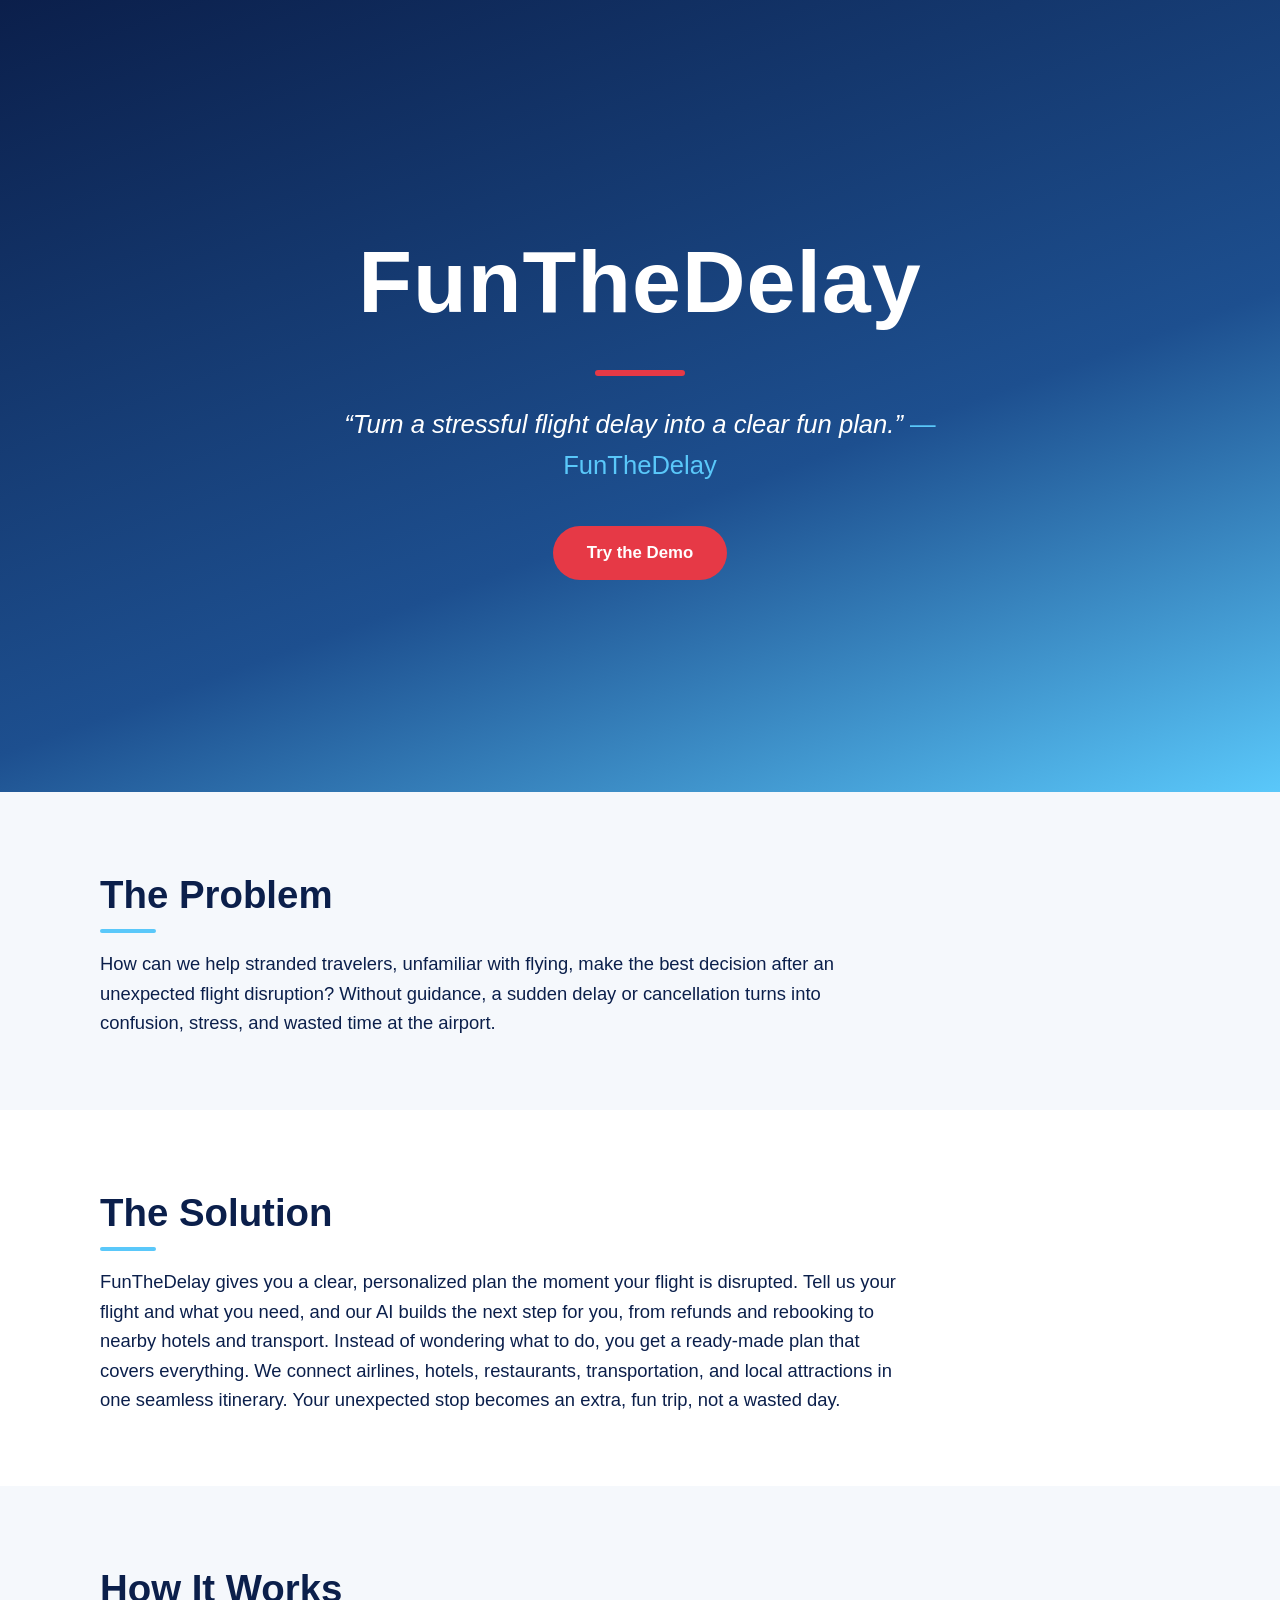
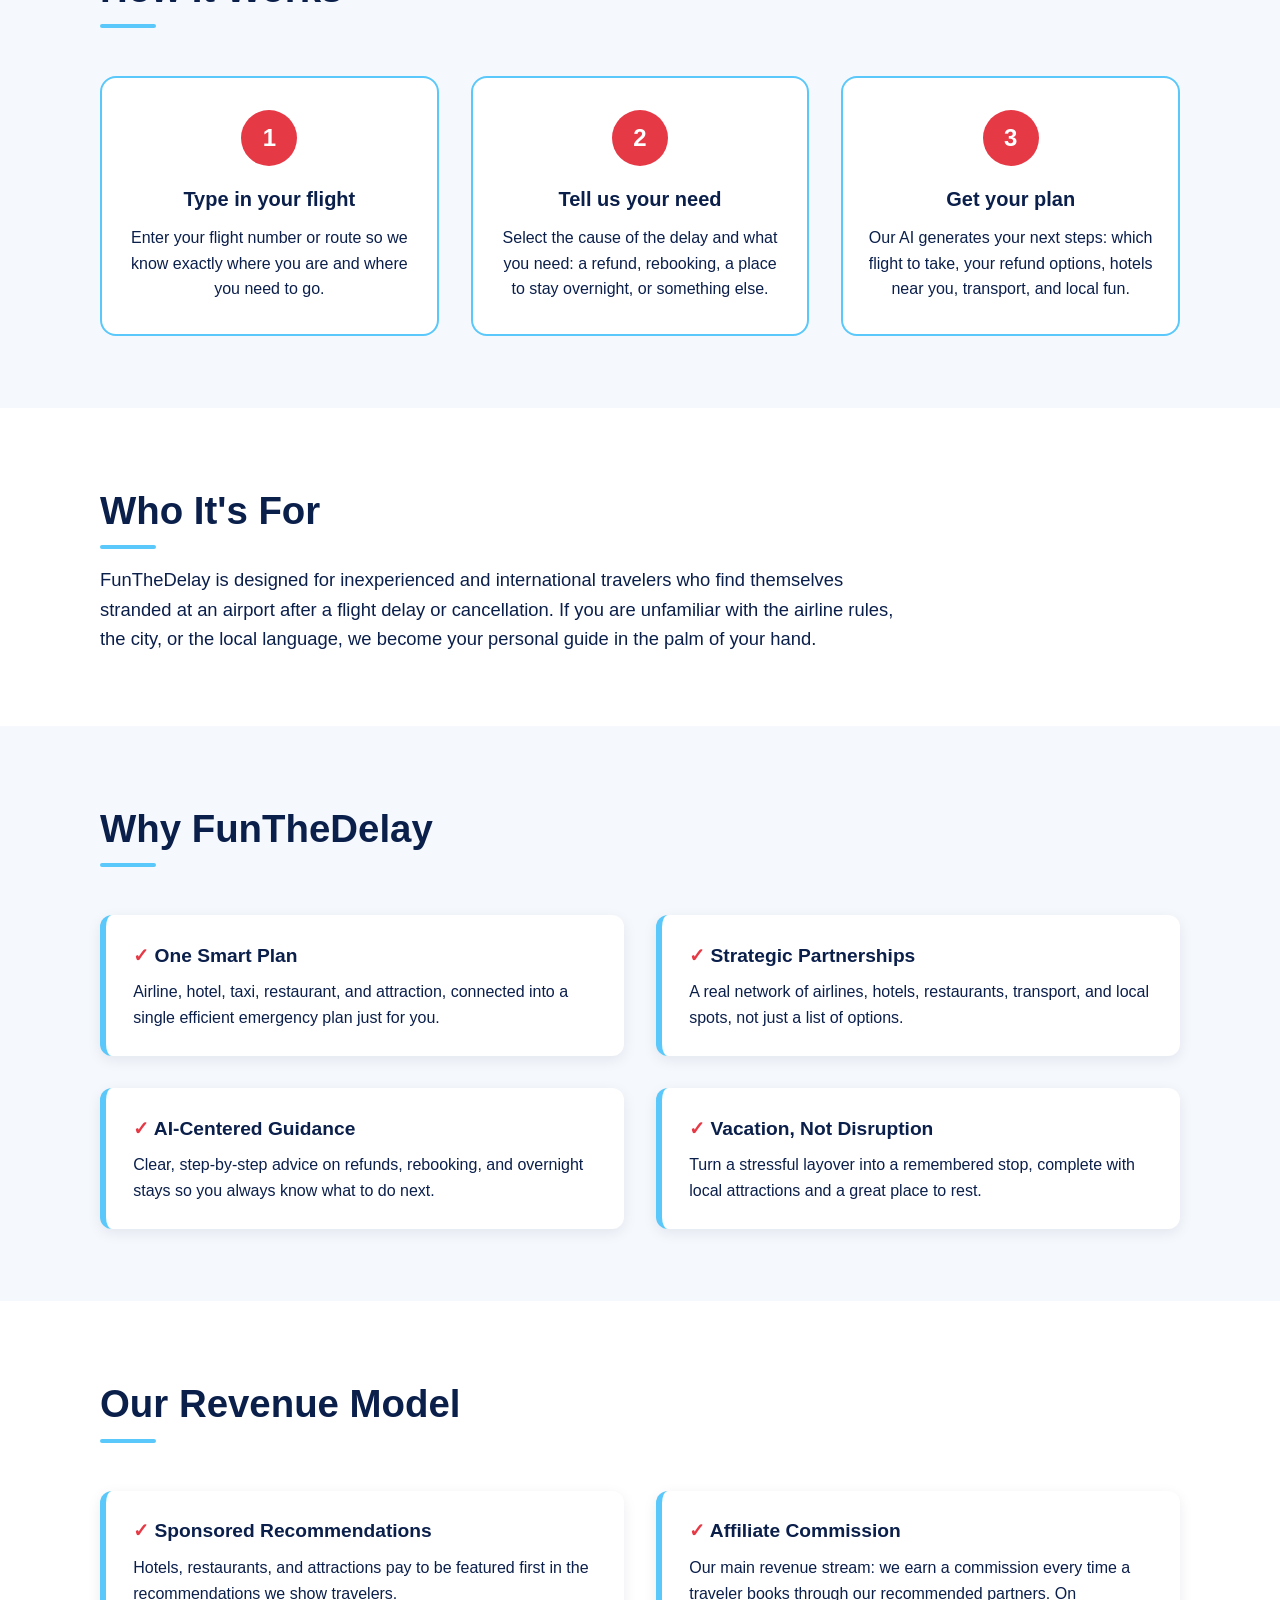
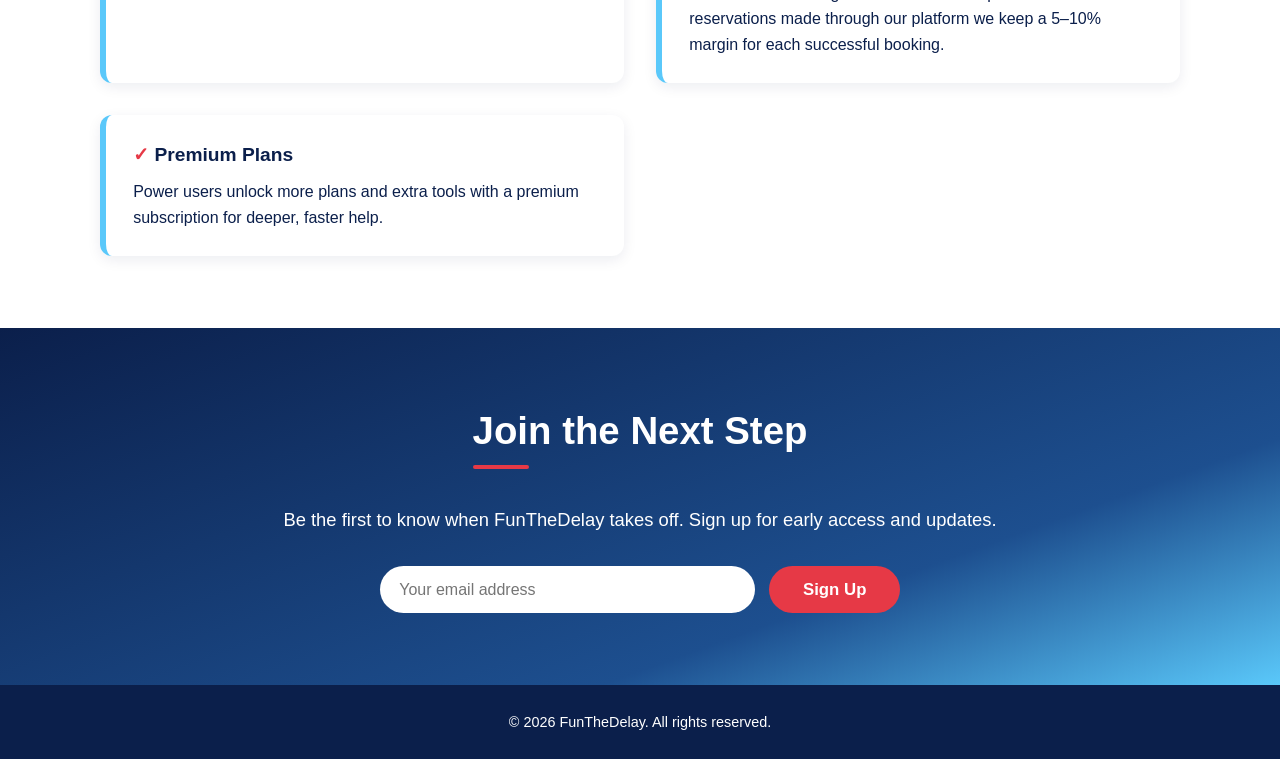
==== index.html @ 739a7cfb "Add FunTheDelay landing page and MVP demo" ====
<!DOCTYPE html>
<html lang="en">
<head>
  <meta charset="UTF-8">
  <meta name="viewport" content="width=device-width, initial-scale=1.0">
  <title>FunTheDelay</title>
  <link rel="stylesheet" href="styles.css">
</head>
<body>

  <!-- Hero -->
  <header class="hero">
    <div class="hero-inner">
      <h1 class="logo">FunTheDelay</h1>
      <p class="tagline">&ldquo;Turn a stressful flight delay into a clear fun plan.&rdquo; <span class="tagline-author">&mdash;FunTheDelay</span></p>
      <div class="hero-actions">
        <a href="demo.html" class="btn btn-red">Try the Demo</a>
      </div>
    </div>
  </header>

  <!-- Problem -->
  <section class="section" id="problem">
    <div class="container">
      <h2 class="section-title">The Problem</h2>
      <p class="problem-text">
        How can we help stranded travelers, unfamiliar with flying, make the best decision after an unexpected flight disruption?
        Without guidance, a sudden delay or cancellation turns into confusion, stress, and wasted time at the airport.
      </p>
    </div>
  </section>

  <!-- Solution -->
  <section class="section section-alt" id="solution">
    <div class="container">
      <h2 class="section-title">The Solution</h2>
      <p class="solution-text">
        FunTheDelay gives you a clear, personalized plan the moment your flight is disrupted.
        Tell us your flight and what you need, and our AI builds the next step for you, from refunds and rebooking to nearby hotels and transport.
        Instead of wondering what to do, you get a ready-made plan that covers everything.
        We connect airlines, hotels, restaurants, transportation, and local attractions in one seamless itinerary.
        Your unexpected stop becomes an extra, fun trip, not a wasted day.
      </p>
    </div>
  </section>

  <!-- How it works -->
  <section class="section" id="how-it-works">
    <div class="container">
      <h2 class="section-title">How It Works</h2>
      <div class="steps">
        <div class="step">
          <span class="step-number">1</span>
          <h3>Type in your flight</h3>
          <p>Enter your flight number or route so we know exactly where you are and where you need to go.</p>
        </div>
        <div class="step">
          <span class="step-number">2</span>
          <h3>Tell us your need</h3>
          <p>Select the cause of the delay and what you need: a refund, rebooking, a place to stay overnight, or something else.</p>
        </div>
        <div class="step">
          <span class="step-number">3</span>
          <h3>Get your plan</h3>
          <p>Our AI generates your next steps: which flight to take, your refund options, hotels near you, transport, and local fun.</p>
        </div>
      </div>
    </div>
  </section>

  <!-- Target user -->
  <section class="section section-alt" id="target-user">
    <div class="container">
      <h2 class="section-title">Who It's For</h2>
      <p class="target-text">
        FunTheDelay is designed for inexperienced and international travelers who find themselves stranded at an airport after a flight delay or cancellation.
        If you are unfamiliar with the airline rules, the city, or the local language, we become your personal guide in the palm of your hand.
      </p>
    </div>
  </section>

  <!-- Features / Advantage -->
  <section class="section" id="features">
    <div class="container">
      <h2 class="section-title">Why FunTheDelay</h2>
      <div class="features">
        <div class="feature">
          <h3>One Smart Plan</h3>
          <p>Airline, hotel, taxi, restaurant, and attraction, connected into a single efficient emergency plan just for you.</p>
        </div>
        <div class="feature">
          <h3>Strategic Partnerships</h3>
          <p>A real network of airlines, hotels, restaurants, transport, and local spots, not just a list of options.</p>
        </div>
        <div class="feature">
          <h3>AI-Centered Guidance</h3>
          <p>Clear, step-by-step advice on refunds, rebooking, and overnight stays so you always know what to do next.</p>
        </div>
        <div class="feature">
          <h3>Vacation, Not Disruption</h3>
          <p>Turn a stressful layover into a remembered stop, complete with local attractions and a great place to rest.</p>
        </div>
      </div>
    </div>
  </section>

  <!-- Business model / Profit -->
  <section class="section section-alt" id="profit">
    <div class="container">
      <h2 class="section-title">Our Revenue Model</h2>
      <div class="features">
        <div class="feature">
          <h3>Sponsored Recommendations</h3>
          <p>Hotels, restaurants, and attractions pay to be featured first in the recommendations we show travelers.</p>
        </div>
        <div class="feature">
          <h3>Affiliate Commission</h3>
          <p>Our main revenue stream: we earn a commission every time a traveler books through our recommended partners. On reservations made through our platform we keep a 5&ndash;10% margin for each successful booking.</p>
        </div>
        <div class="feature">
          <h3>Premium Plans</h3>
          <p>Power users unlock more plans and extra tools with a premium subscription for deeper, faster help.</p>
        </div>
      </div>
    </div>
  </section>

  <!-- Sign up -->
  <section class="section section-signup" id="signup">
    <div class="container">
      <h2 class="section-title signup-title">Join the Next Step</h2>
      <p class="signup-text">Be the first to know when FunTheDelay takes off. Sign up for early access and updates.</p>
      <form class="signup-form" action="#" method="post">
        <input type="email" name="email" placeholder="Your email address" aria-label="Email address" required>
        <button type="submit" class="btn btn-red">Sign Up</button>
      </form>
    </div>
  </section>

  <footer class="footer">
    <p>&copy; 2026 FunTheDelay. All rights reserved.</p>
  </footer>

</body>
</html>
---- styles.css ----
:root {
  --dark-blue: #0b1f4b;
  --red: #e63946;
  --sky-blue: #5ac8fa;
  --light: #f5f8fc;
  --white: #ffffff;
}

* {
  margin: 0;
  padding: 0;
  box-sizing: border-box;
}

html {
  scroll-behavior: smooth;
}

body {
  font-family: "Segoe UI", Arial, Helvetica, sans-serif;
  color: var(--dark-blue);
  line-height: 1.6;
  background-color: var(--light);
}

/* ---------- Hero ---------- */
.hero {
  min-height: 88vh;
  display: flex;
  align-items: center;
  justify-content: center;
  text-align: center;
  padding: 4rem 1.5rem;
  background: linear-gradient(160deg, var(--dark-blue) 0%, #1d4f8f 60%, var(--sky-blue) 100%);
}

.hero-inner {
  max-width: 800px;
}

.logo {
  font-size: clamp(3rem, 8vw, 5.5rem);
  color: var(--white);
  letter-spacing: 1px;
  margin-bottom: 1.25rem;
}

.logo::after {
  content: "";
  display: block;
  width: 90px;
  height: 6px;
  margin: 1.1rem auto 0;
  border-radius: 3px;
  background: var(--red);
}

.tagline {
  font-size: clamp(1.15rem, 2.5vw, 1.6rem);
  color: var(--white);
  max-width: 640px;
  margin: 1.75rem auto 2.5rem;
  font-style: italic;
}

.tagline-author {
  color: var(--sky-blue);
  font-style: normal;
}

/* ---------- Buttons ---------- */
.btn {
  display: inline-block;
  padding: 0.85rem 2.1rem;
  border-radius: 999px;
  font-size: 1.05rem;
  font-weight: 600;
  text-decoration: none;
  border: none;
  cursor: pointer;
  transition: transform 0.15s ease, background-color 0.15s ease;
}

.btn:hover {
  transform: translateY(-2px);
}

.btn-red {
  background: var(--red);
  color: var(--white);
}

.btn-red:hover {
  background: #c02431;
}

.btn-outline {
  background: transparent;
  color: var(--white);
  border: 2px solid var(--sky-blue);
}

.btn-outline:hover {
  background: rgba(255, 255, 255, 0.12);
}

.hero-actions {
  display: flex;
  flex-wrap: wrap;
  justify-content: center;
  gap: 1rem;
}

/* ---------- Sections ---------- */
.section {
  padding: 4.5rem 1.5rem;
}

.section-alt {
  background: var(--white);
}

.container {
  max-width: 1080px;
  margin: 0 auto;
}

.section-title {
  font-size: clamp(1.7rem, 4vw, 2.4rem);
  color: var(--dark-blue);
  margin-bottom: 1.5rem;
  position: relative;
  display: inline-block;
}

.section-title::after {
  content: "";
  position: absolute;
  left: 0;
  bottom: -8px;
  width: 56px;
  height: 4px;
  border-radius: 2px;
  background: var(--sky-blue);
}

.problem-text,
.solution-text,
.target-text,
.signup-text {
  font-size: 1.15rem;
  max-width: 800px;
}

.problem-text strong,
.solution-text strong,
.target-text strong {
  color: var(--red);
}

/* ---------- Steps ---------- */
.steps {
  display: grid;
  grid-template-columns: repeat(3, 1fr);
  gap: 2rem;
  margin-top: 2rem;
}

.step {
  background: var(--white);
  border: 2px solid var(--sky-blue);
  border-radius: 16px;
  padding: 2rem 1.5rem;
  text-align: center;
}

.step-number {
  display: inline-flex;
  align-items: center;
  justify-content: center;
  width: 56px;
  height: 56px;
  border-radius: 50%;
  background: var(--red);
  color: var(--white);
  font-size: 1.5rem;
  font-weight: 700;
  margin-bottom: 1.1rem;
}

.step h3 {
  color: var(--dark-blue);
  margin-bottom: 0.6rem;
  font-size: 1.25rem;
}

/* ---------- Features ---------- */
.features {
  display: grid;
  grid-template-columns: repeat(2, 1fr);
  gap: 2rem;
  margin-top: 2rem;
}

.feature {
  border-left: 6px solid var(--sky-blue);
  background: var(--white);
  padding: 1.6rem 1.7rem;
  border-radius: 12px;
  box-shadow: 0 4px 14px rgba(11, 31, 75, 0.08);
}

.feature h3 {
  color: var(--dark-blue);
  margin-bottom: 0.5rem;
  font-size: 1.2rem;
}

.feature h3::before {
  content: "✓ ";
  color: var(--red);
}

/* ---------- Sign up ---------- */
.section-signup {
  background: linear-gradient(160deg, var(--dark-blue) 0%, #1d4f8f 70%, var(--sky-blue) 100%);
  text-align: center;
}

.signup-title {
  color: var(--white);
}

.signup-title::after {
  background: var(--red);
}

.signup-text {
  color: var(--white);
  margin: 1.2rem auto 2rem;
}

.signup-form {
  display: flex;
  flex-wrap: wrap;
  justify-content: center;
  gap: 0.9rem;
  max-width: 520px;
  margin: 0 auto;
}

.signup-form input[type="email"] {
  flex: 1 1 260px;
  padding: 0.9rem 1.2rem;
  border: none;
  border-radius: 999px;
  font-size: 1rem;
  color: var(--dark-blue);
}

.signup-form input[type="email"]:focus {
  outline: 3px solid var(--sky-blue);
}

/* ---------- Footer ---------- */
.footer {
  text-align: center;
  padding: 1.6rem 1rem;
  background: var(--dark-blue);
  color: var(--white);
  font-size: 0.9rem;
}

/* ---------- Responsive ---------- */
@media (max-width: 860px) {
  .steps {
    grid-template-columns: 1fr;
    max-width: 480px;
    margin-left: auto;
    margin-right: auto;
  }
}

@media (max-width: 700px) {
  .features {
    grid-template-columns: 1fr;
  }

  .hero {
    min-height: 80vh;
  }
}
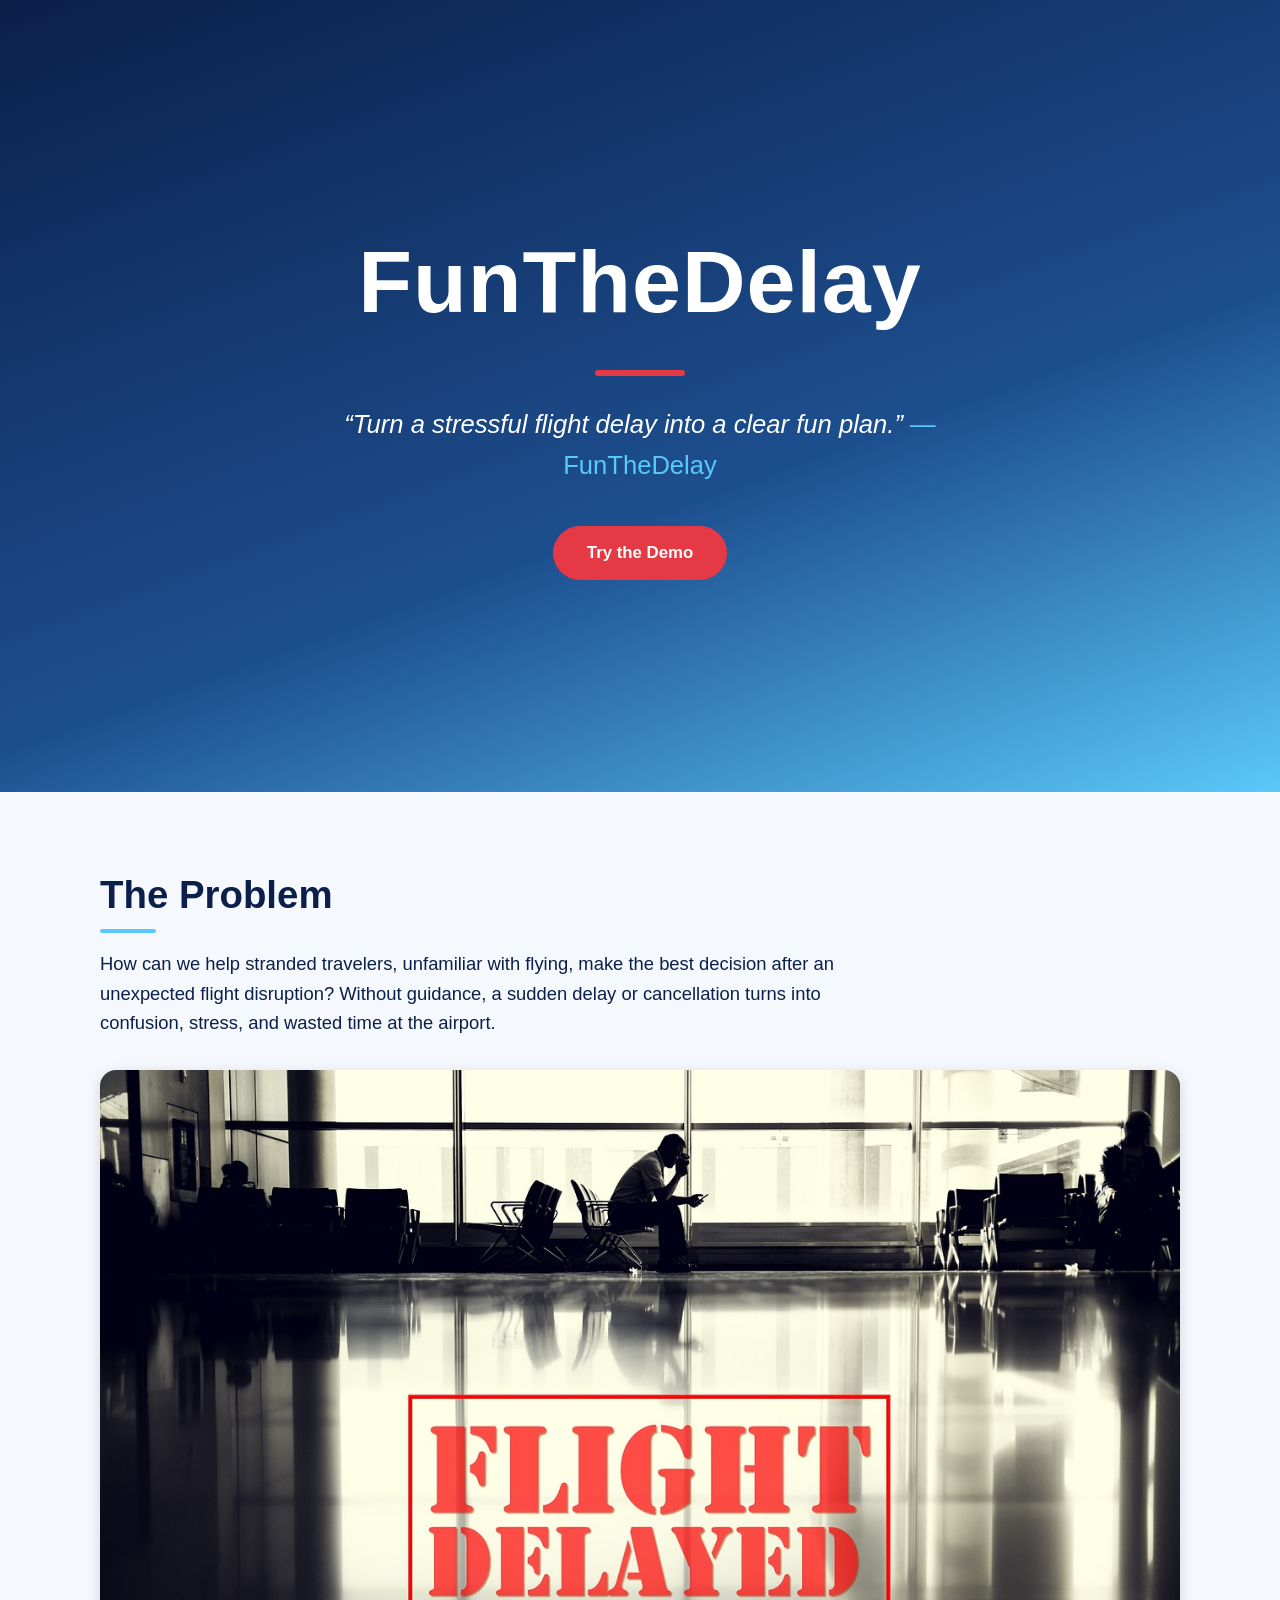
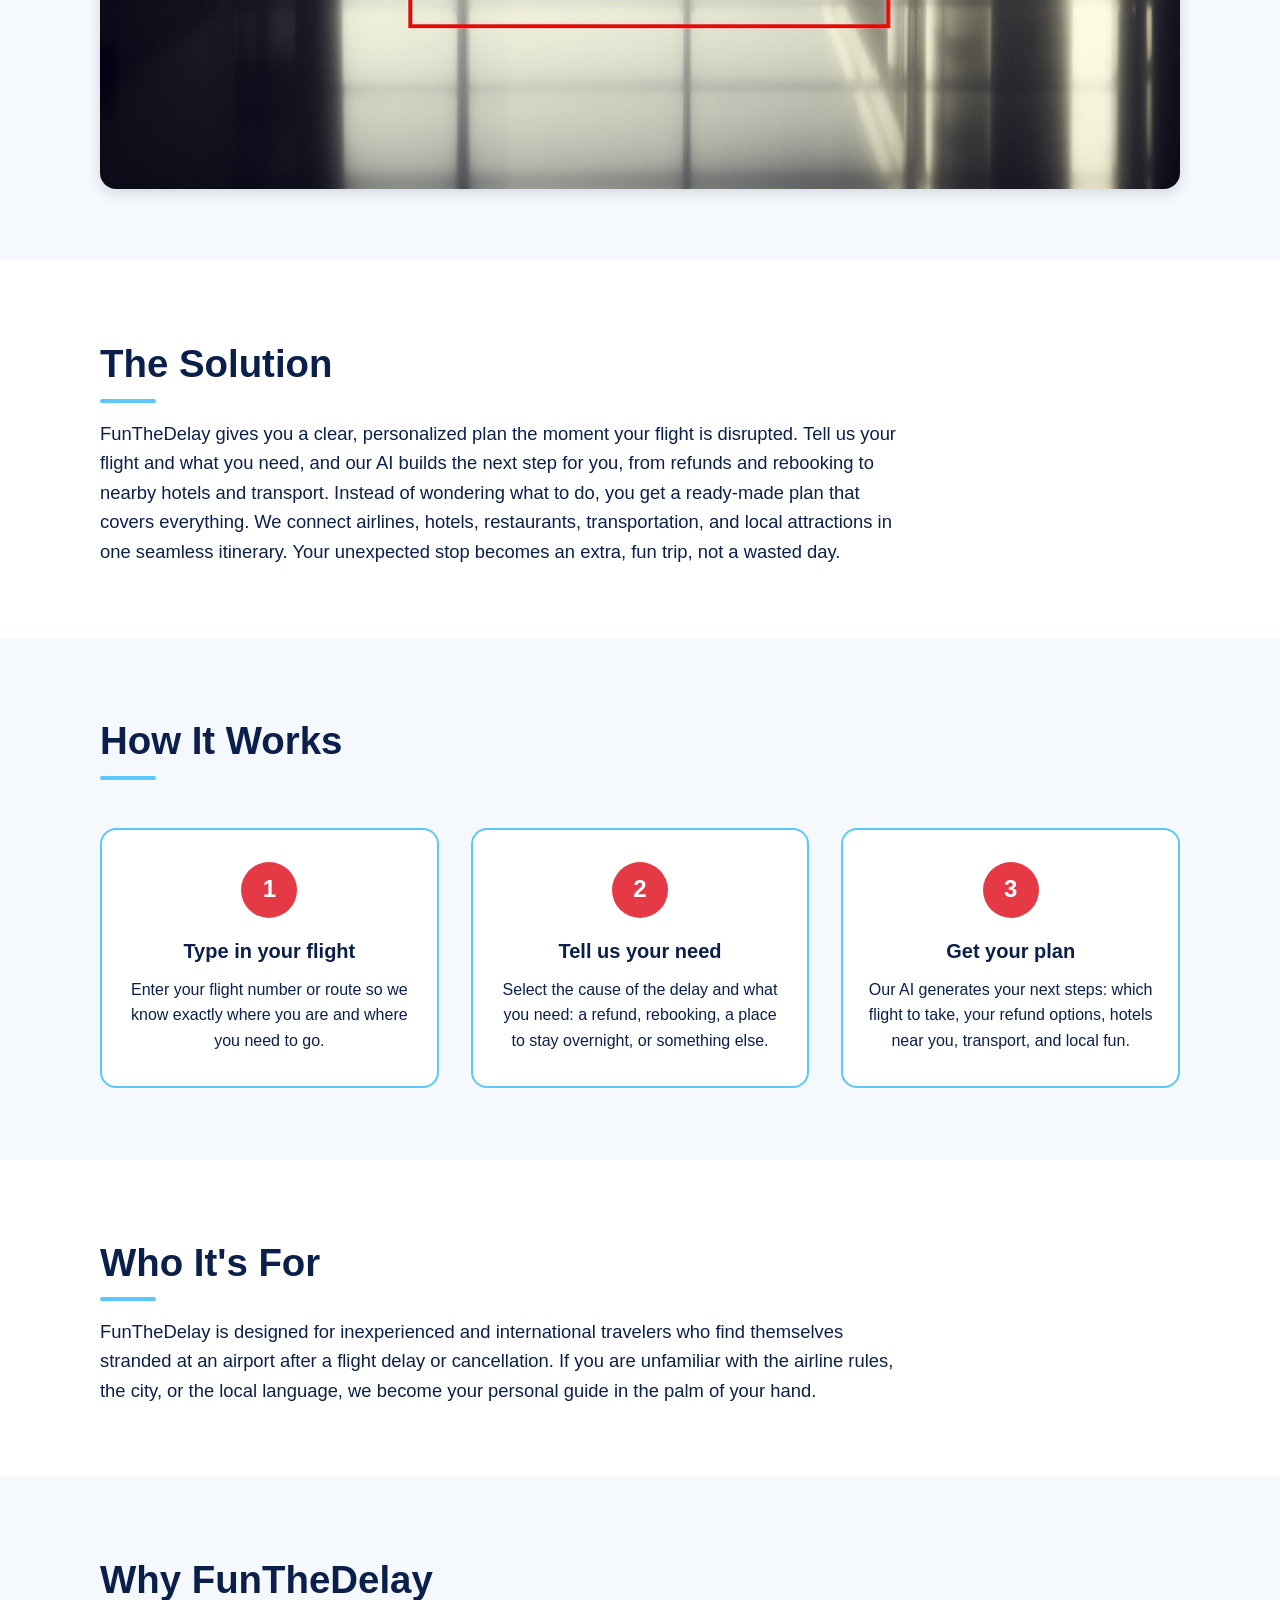
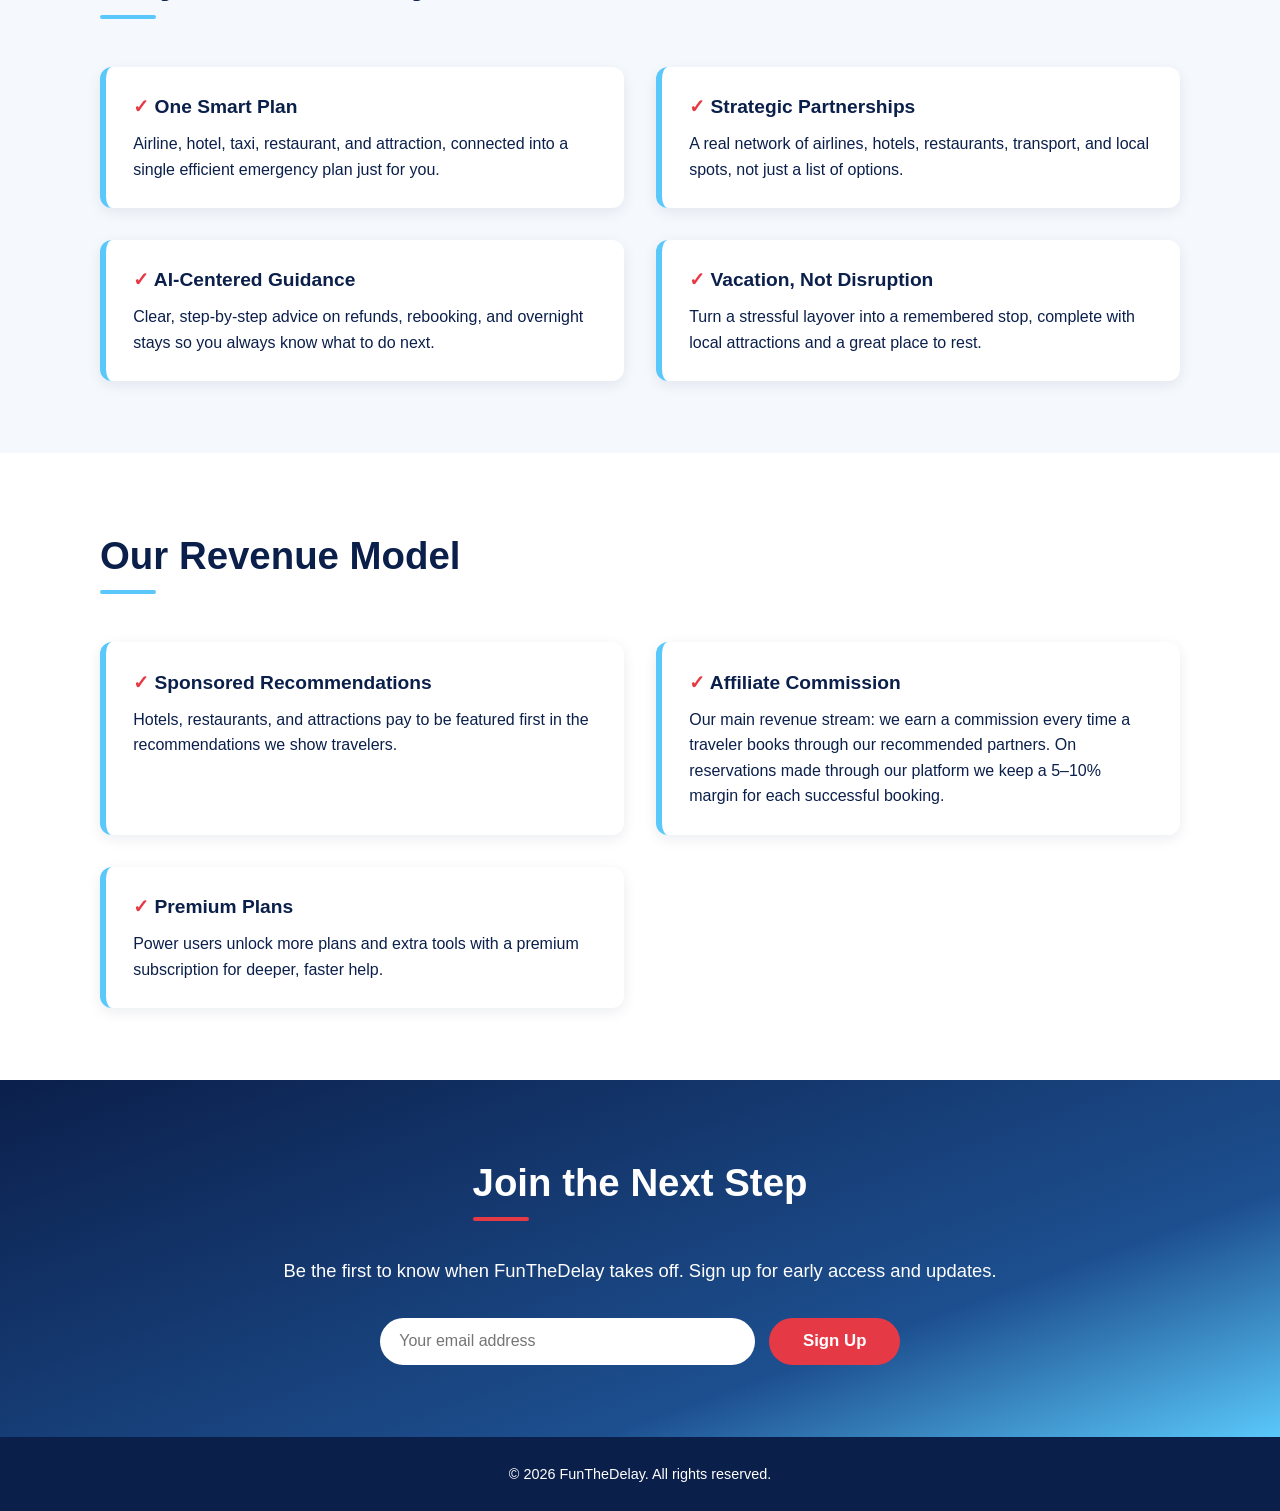
==== commit 729a76c5: "Add Delayed image to problem section" ====
--- a/index.html
+++ b/index.html
@@ -27,6 +27,7 @@
         How can we help stranded travelers, unfamiliar with flying, make the best decision after an unexpected flight disruption?
         Without guidance, a sudden delay or cancellation turns into confusion, stress, and wasted time at the airport.
       </p>
+      <img class="problem-image" src="Pictures/Delayed.jpg" alt="A stranded traveler waiting through a delayed flight">
     </div>
   </section>
 
--- a/styles.css
+++ b/styles.css
@@ -158,6 +158,15 @@
   color: var(--red);
 }
 
+.problem-image {
+  display: block;
+  max-width: 100%;
+  height: auto;
+  margin-top: 2rem;
+  border-radius: 16px;
+  box-shadow: 0 4px 14px rgba(11, 31, 75, 0.15);
+}
+
 /* ---------- Steps ---------- */
 .steps {
   display: grid;
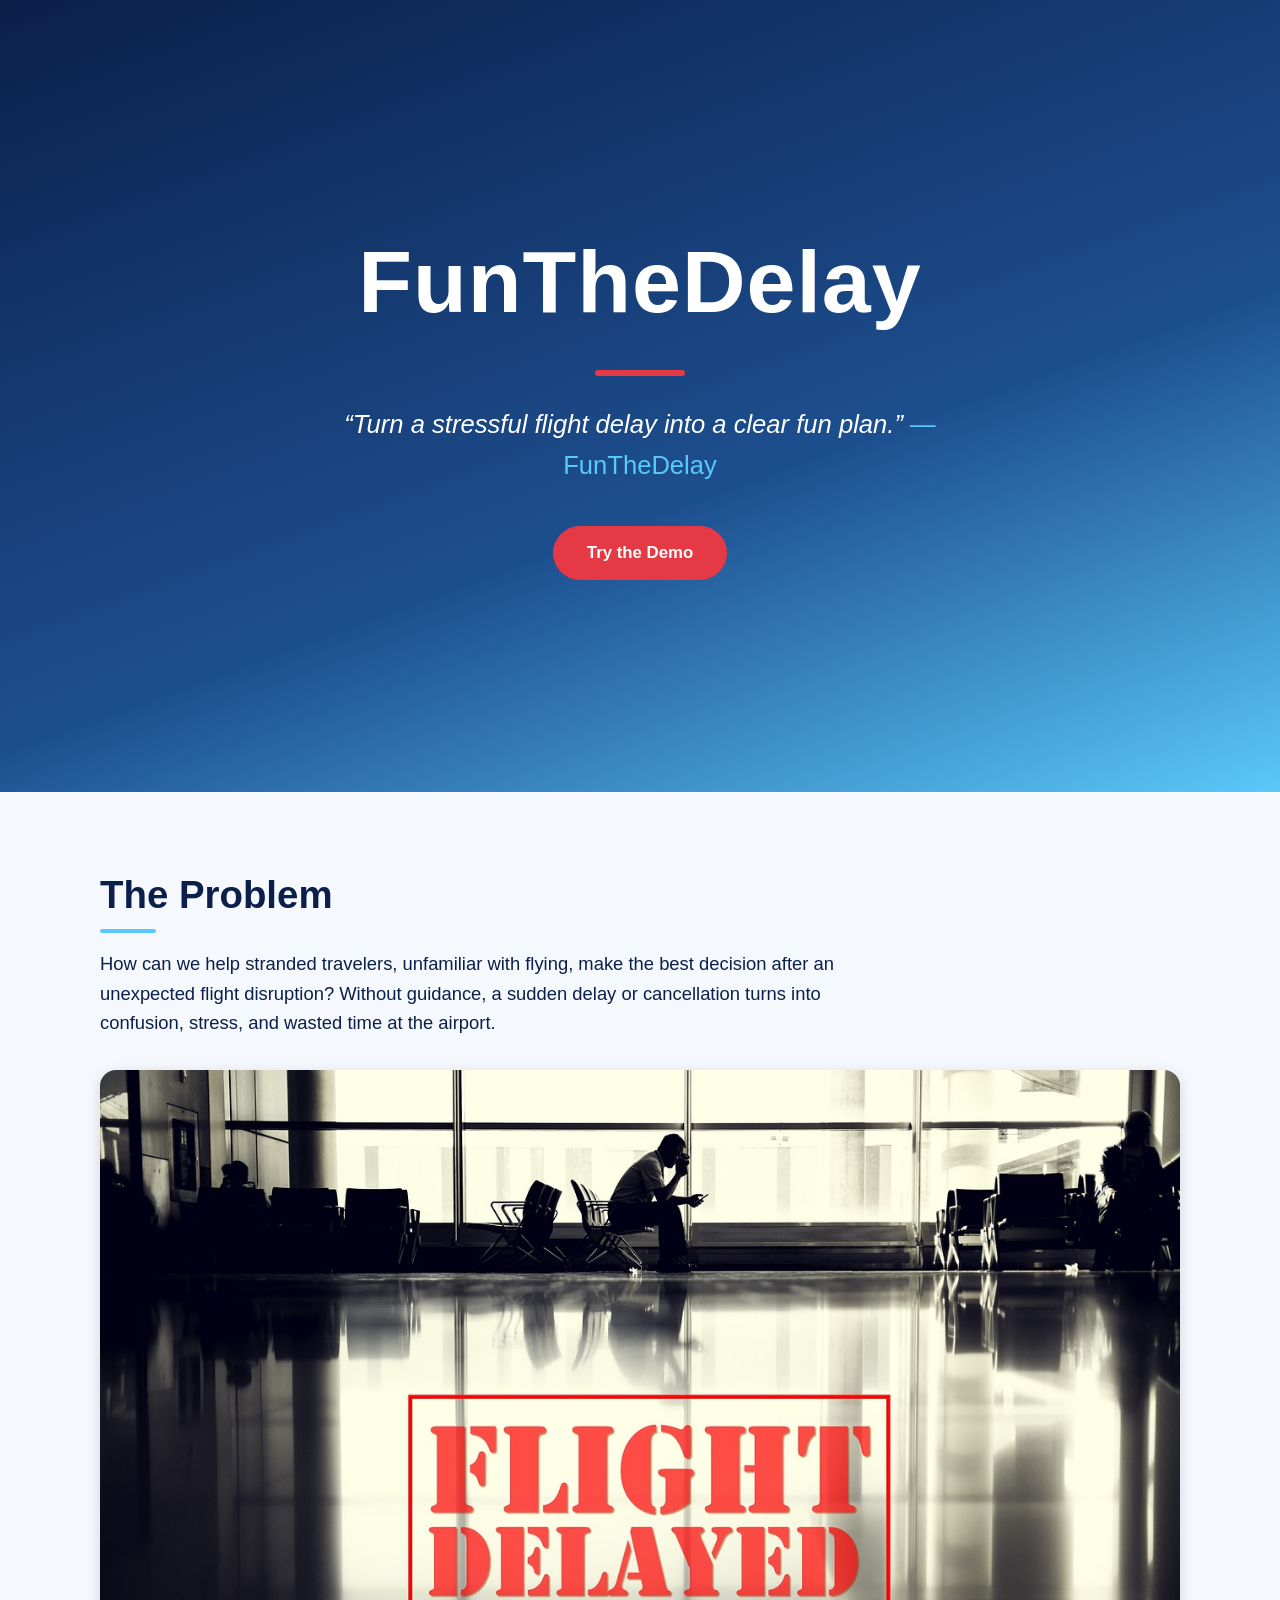
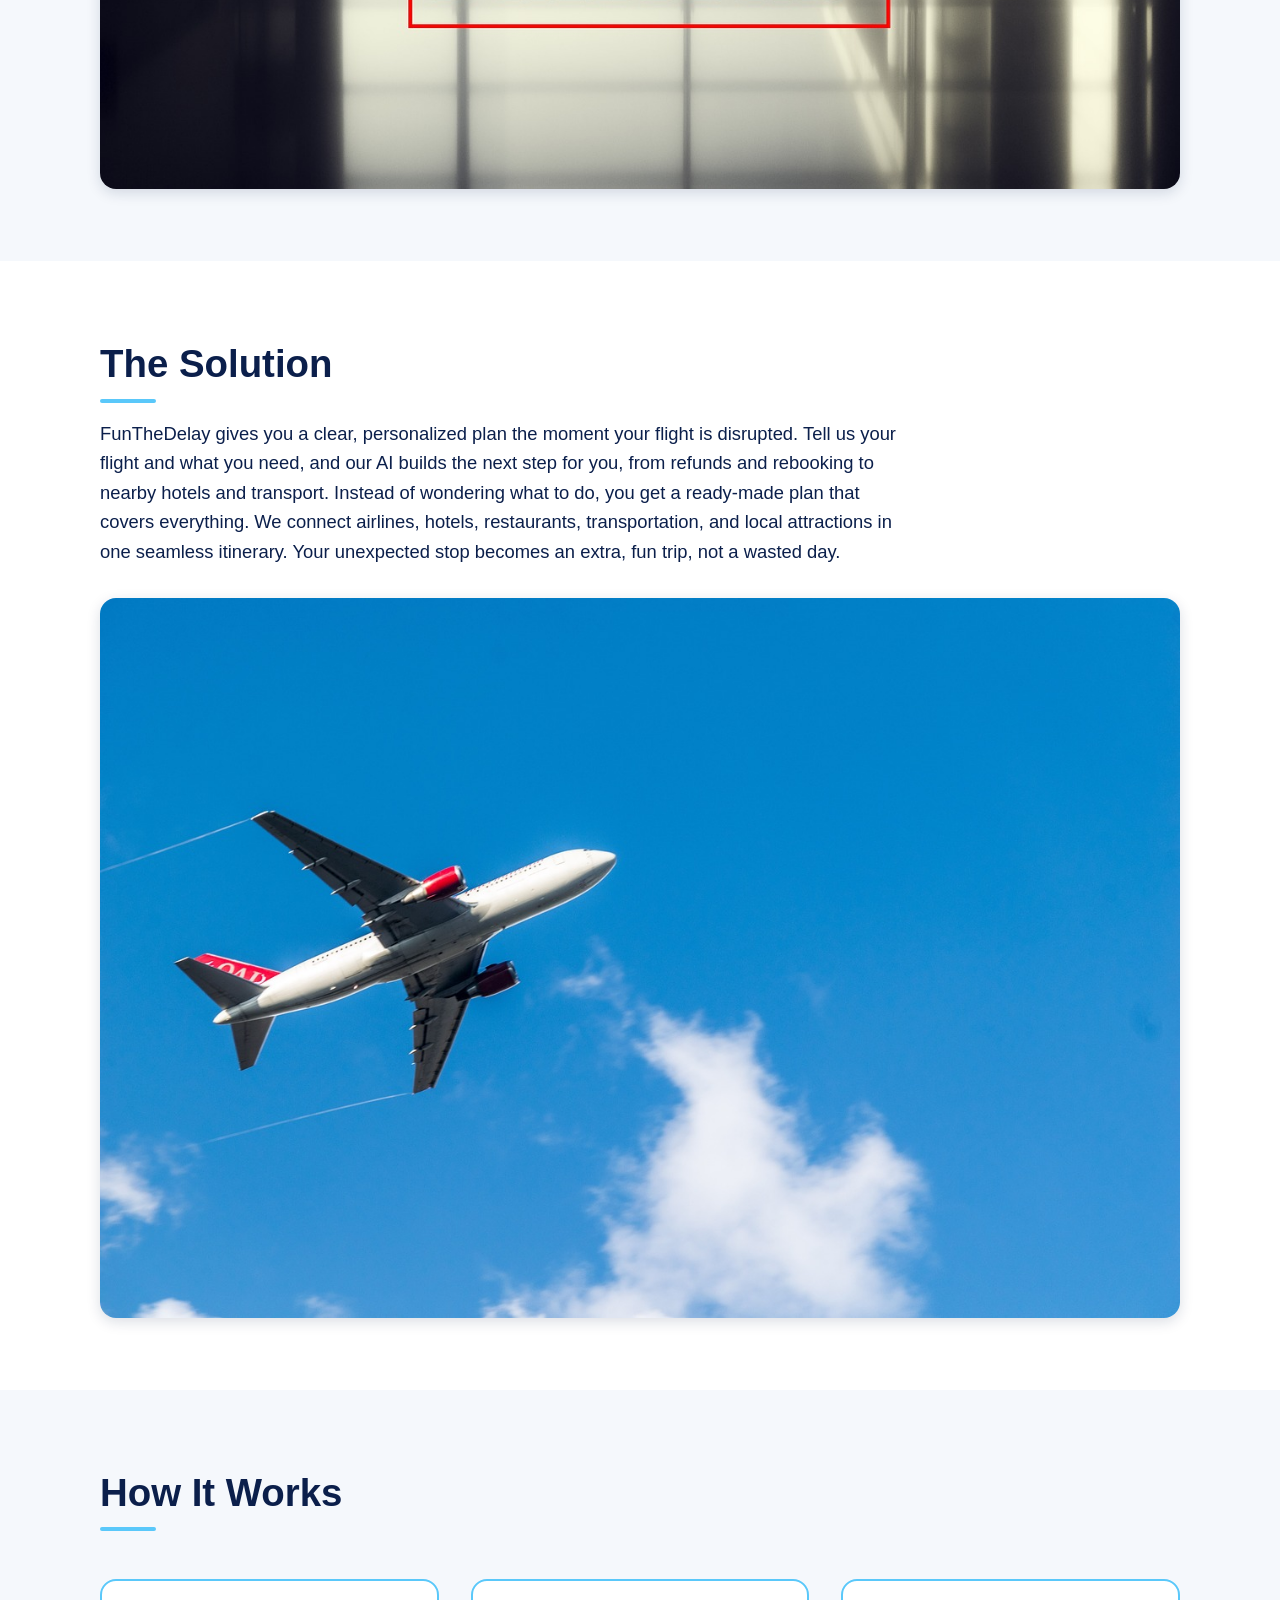
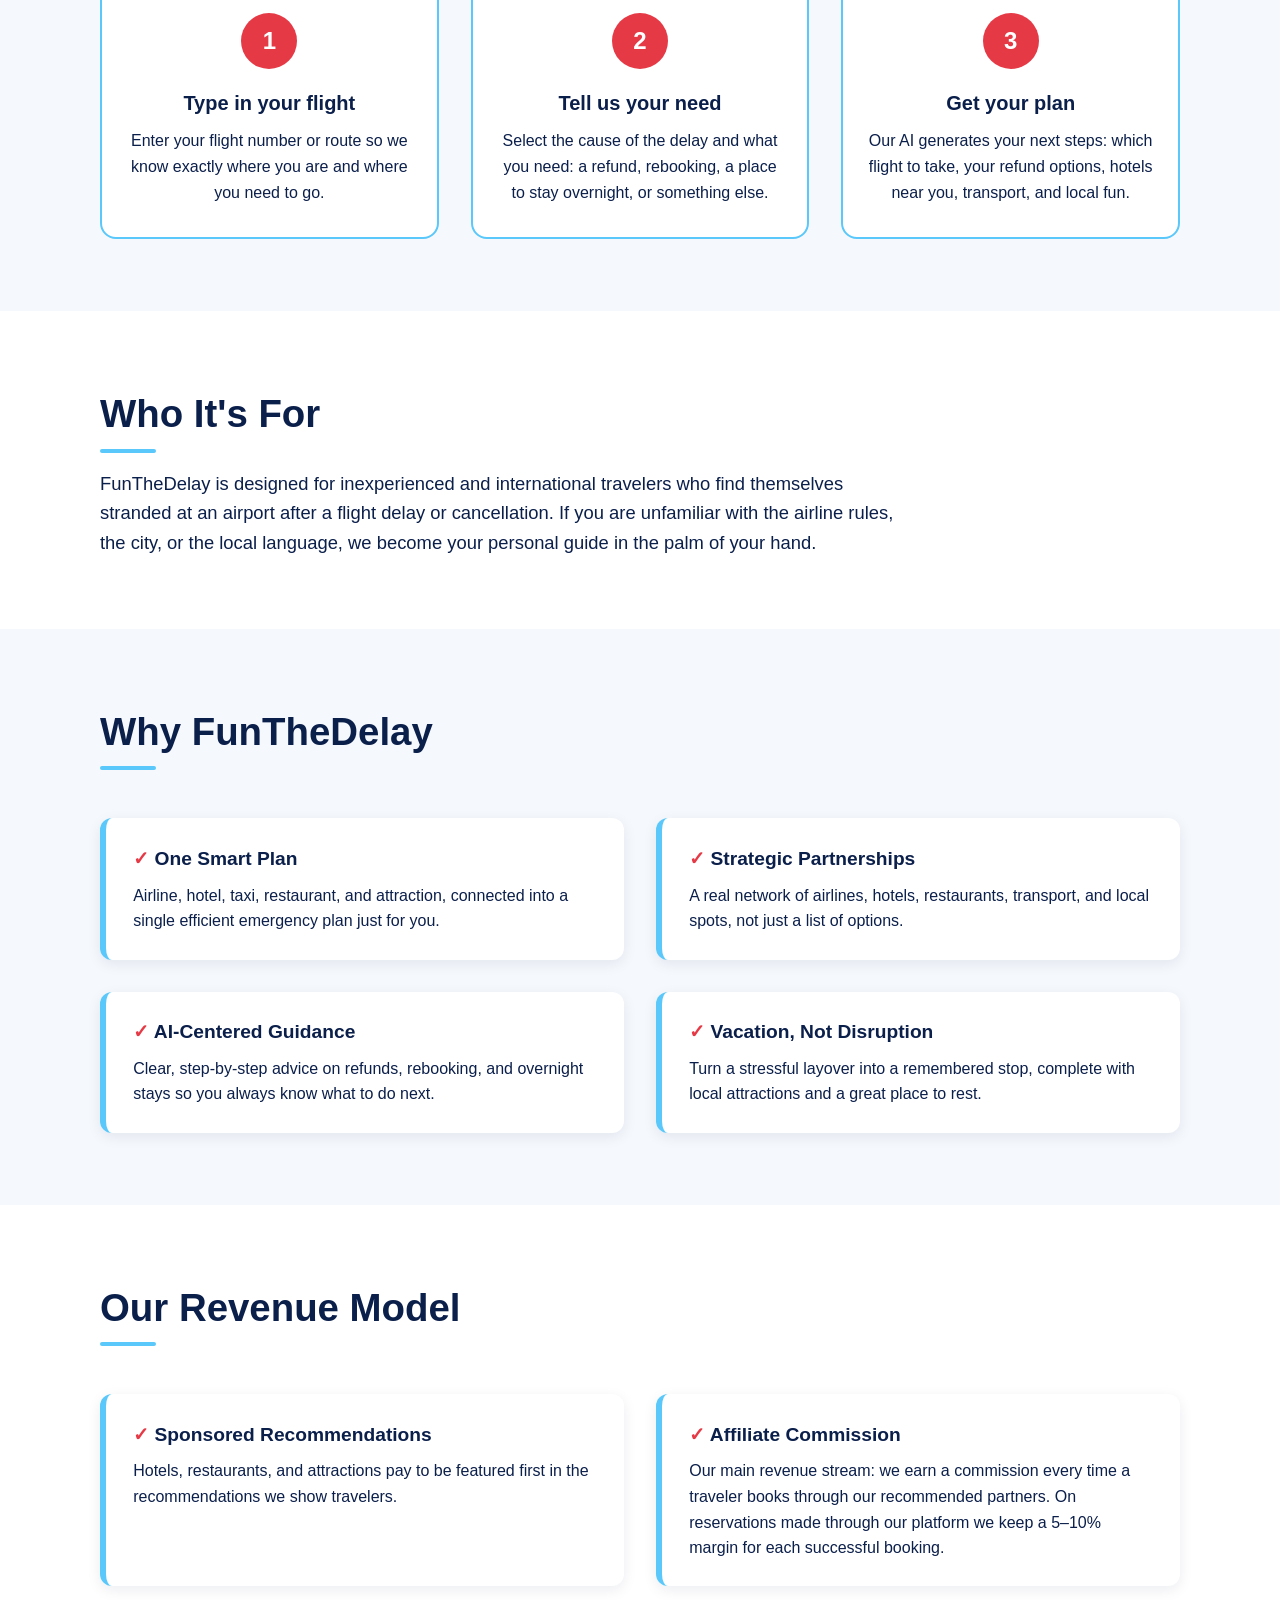
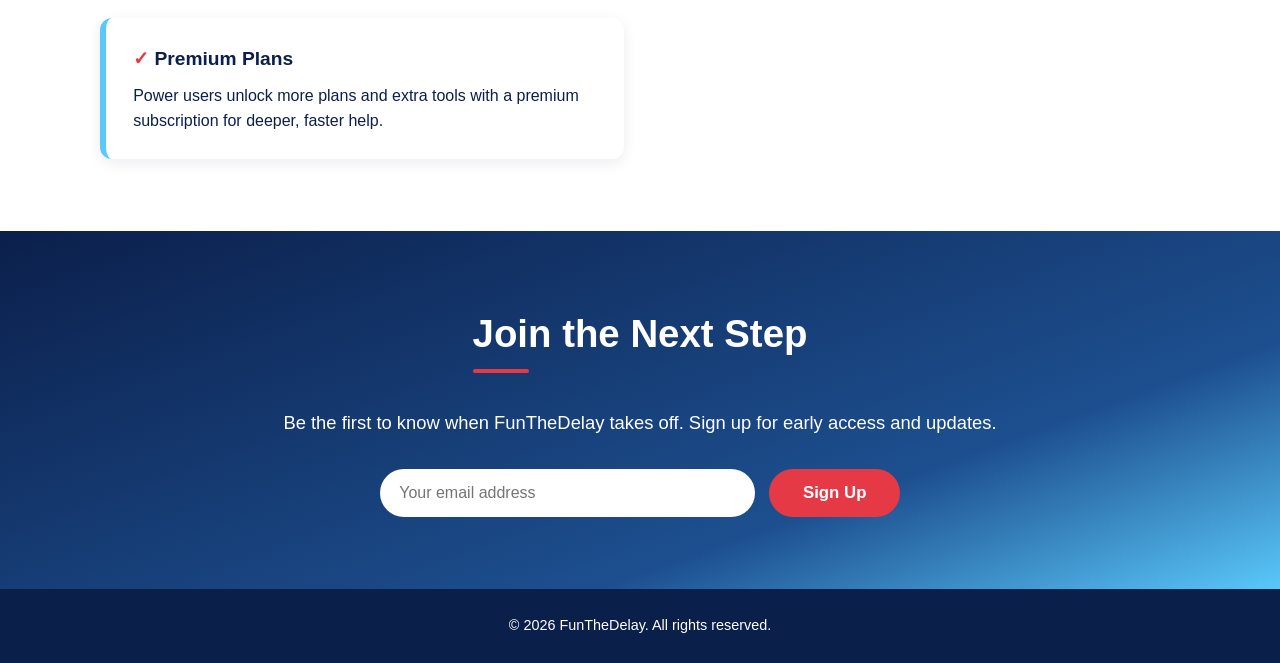
==== commit f3597a41: "Add Airplane image to solution section" ====
--- a/index.html
+++ b/index.html
@@ -42,6 +42,7 @@
         We connect airlines, hotels, restaurants, transportation, and local attractions in one seamless itinerary.
         Your unexpected stop becomes an extra, fun trip, not a wasted day.
       </p>
+      <img class="problem-image" src="Pictures/Airplane.jpg" alt="An airplane ready for the next leg of the journey">
     </div>
   </section>
 
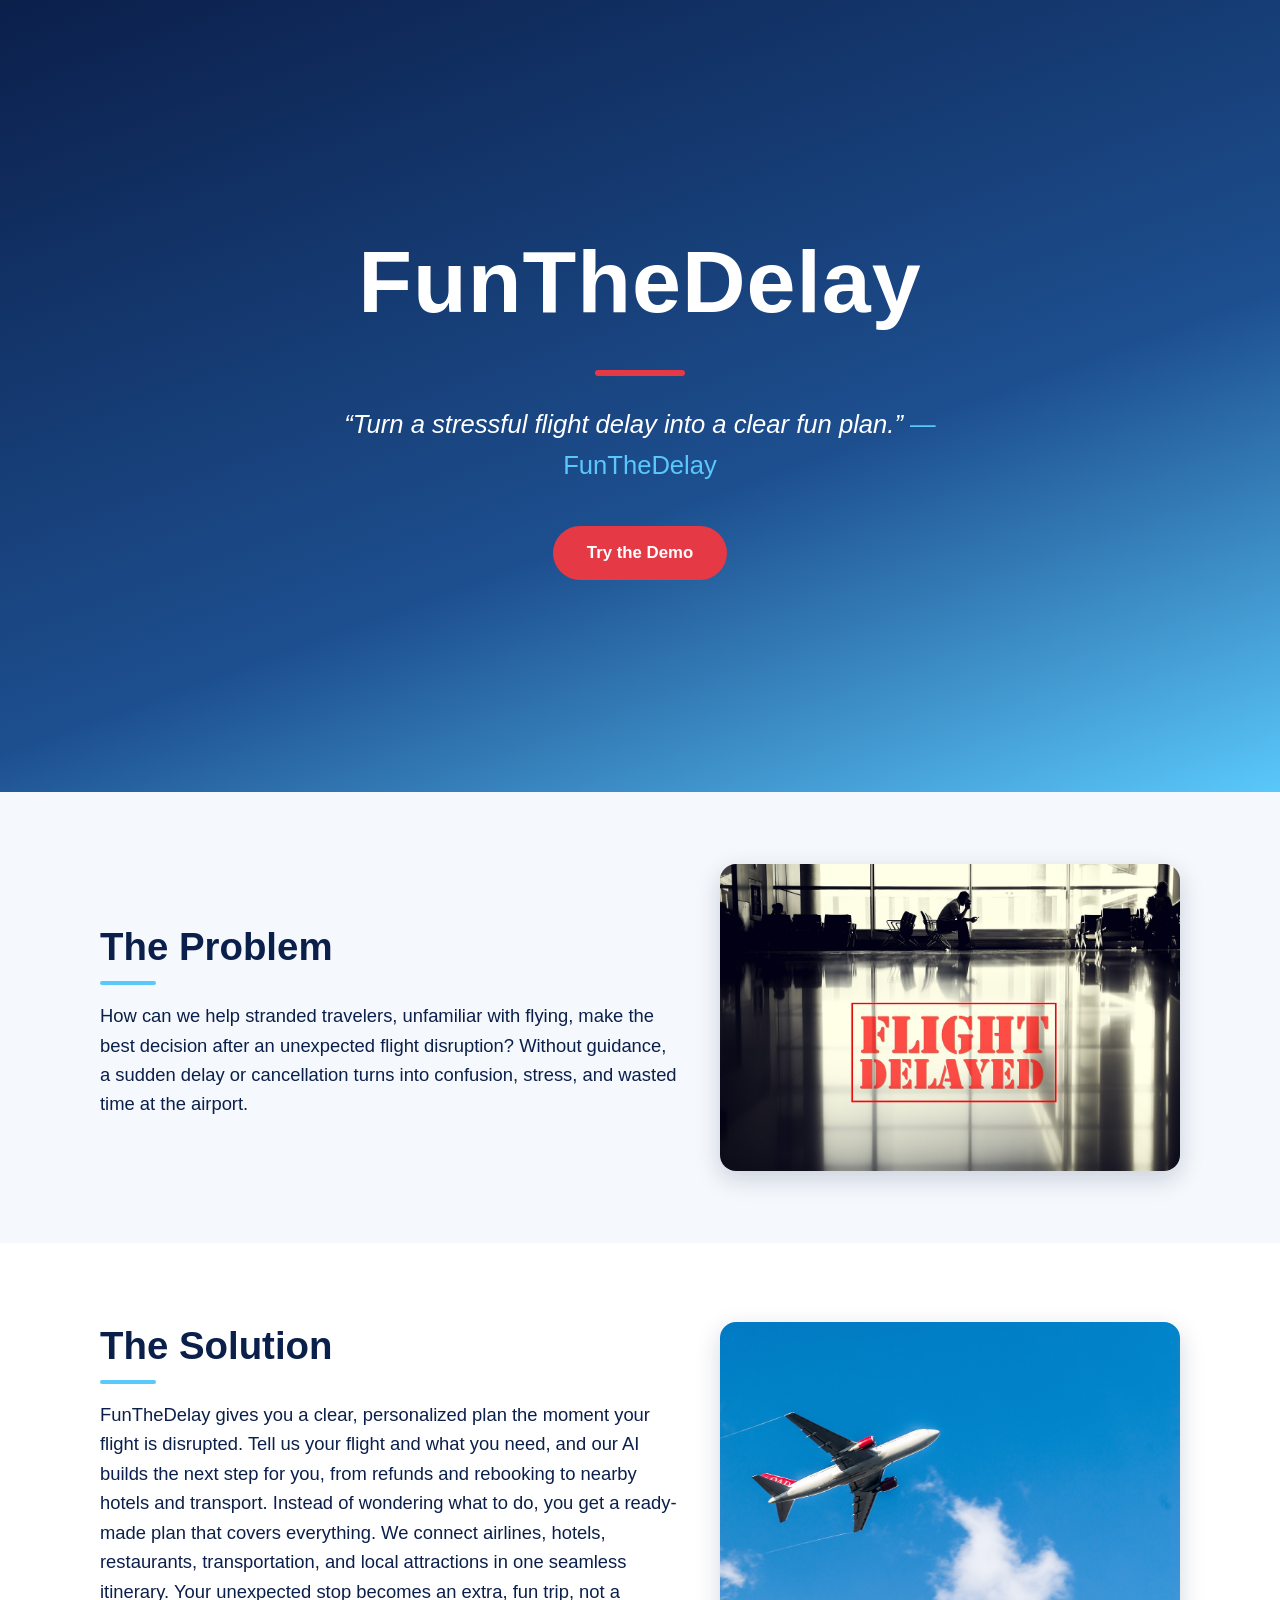
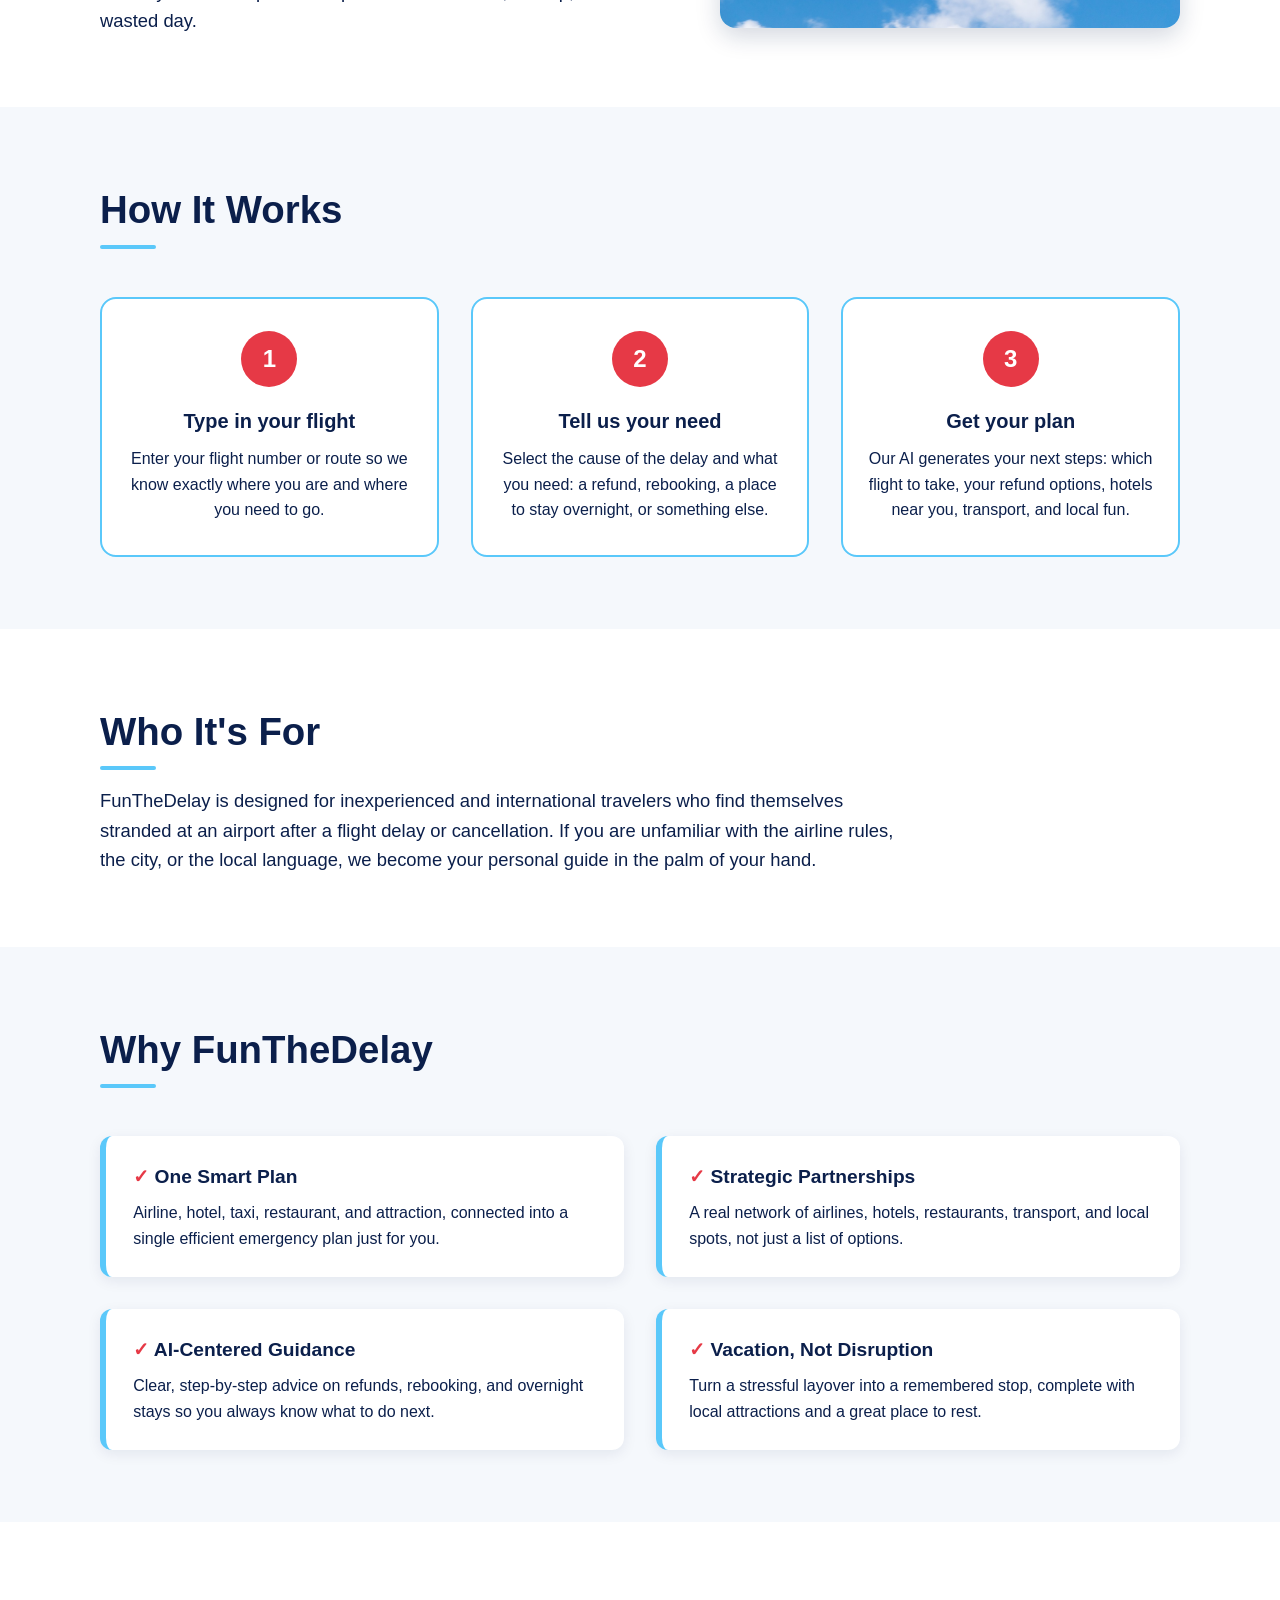
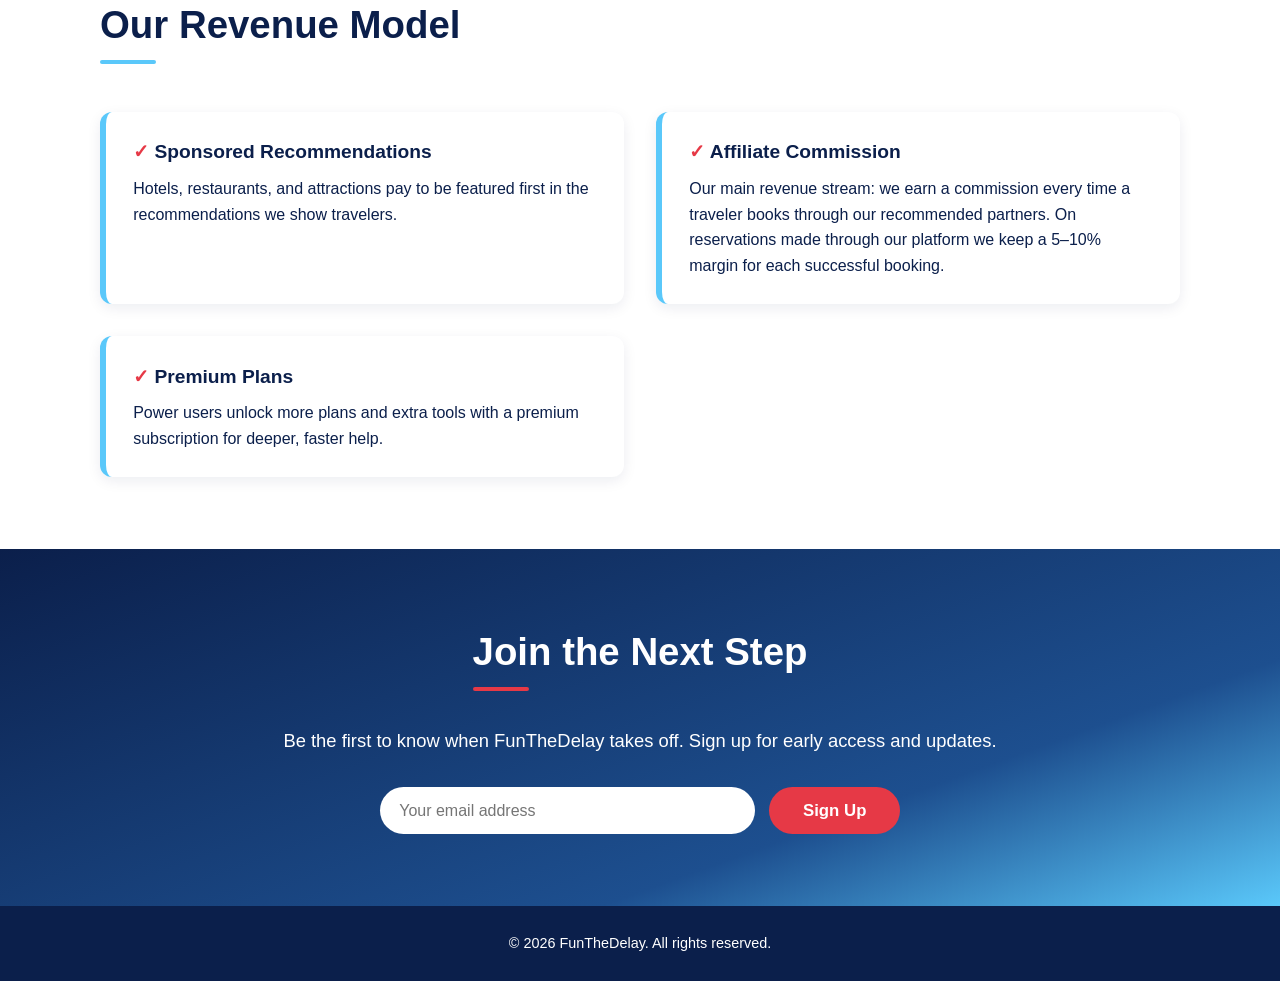
==== commit 7f94f7d5: "Move section images to the right side of the page" ====
--- a/index.html
+++ b/index.html
@@ -22,27 +22,35 @@
   <!-- Problem -->
   <section class="section" id="problem">
     <div class="container">
-      <h2 class="section-title">The Problem</h2>
-      <p class="problem-text">
-        How can we help stranded travelers, unfamiliar with flying, make the best decision after an unexpected flight disruption?
-        Without guidance, a sudden delay or cancellation turns into confusion, stress, and wasted time at the airport.
-      </p>
-      <img class="problem-image" src="Pictures/Delayed.jpg" alt="A stranded traveler waiting through a delayed flight">
+      <div class="split">
+        <div class="split-text">
+          <h2 class="section-title">The Problem</h2>
+          <p class="problem-text">
+            How can we help stranded travelers, unfamiliar with flying, make the best decision after an unexpected flight disruption?
+            Without guidance, a sudden delay or cancellation turns into confusion, stress, and wasted time at the airport.
+          </p>
+        </div>
+        <img class="side-image" src="Pictures/Delayed.jpg" alt="A stranded traveler waiting through a delayed flight">
+      </div>
     </div>
   </section>
 
   <!-- Solution -->
   <section class="section section-alt" id="solution">
     <div class="container">
-      <h2 class="section-title">The Solution</h2>
-      <p class="solution-text">
-        FunTheDelay gives you a clear, personalized plan the moment your flight is disrupted.
-        Tell us your flight and what you need, and our AI builds the next step for you, from refunds and rebooking to nearby hotels and transport.
-        Instead of wondering what to do, you get a ready-made plan that covers everything.
-        We connect airlines, hotels, restaurants, transportation, and local attractions in one seamless itinerary.
-        Your unexpected stop becomes an extra, fun trip, not a wasted day.
-      </p>
-      <img class="problem-image" src="Pictures/Airplane.jpg" alt="An airplane ready for the next leg of the journey">
+      <div class="split">
+        <div class="split-text">
+          <h2 class="section-title">The Solution</h2>
+          <p class="solution-text">
+            FunTheDelay gives you a clear, personalized plan the moment your flight is disrupted.
+            Tell us your flight and what you need, and our AI builds the next step for you, from refunds and rebooking to nearby hotels and transport.
+            Instead of wondering what to do, you get a ready-made plan that covers everything.
+            We connect airlines, hotels, restaurants, transportation, and local attractions in one seamless itinerary.
+            Your unexpected stop becomes an extra, fun trip, not a wasted day.
+          </p>
+        </div>
+        <img class="side-image" src="Pictures/Airplane.jpg" alt="An airplane ready for the next leg of the journey">
+      </div>
     </div>
   </section>
 
--- a/styles.css
+++ b/styles.css
@@ -158,13 +158,36 @@
   color: var(--red);
 }
 
-.problem-image {
-  display: block;
-  max-width: 100%;
+/* ---------- Two-column split (text + image) ---------- */
+.split {
+  display: flex;
+  align-items: center;
+  justify-content: space-between;
+  gap: 2.5rem;
+}
+
+.split-text {
+  flex: 1 1 55%;
+  max-width: 640px;
+}
+
+.side-image {
+  flex: 1 1 45%;
+  max-width: 460px;
   height: auto;
-  margin-top: 2rem;
   border-radius: 16px;
-  box-shadow: 0 4px 14px rgba(11, 31, 75, 0.15);
+  box-shadow: 0 8px 24px rgba(11, 31, 75, 0.18);
+}
+
+@media (max-width: 760px) {
+  .split {
+    flex-direction: column;
+  }
+
+  .split-text,
+  .side-image {
+    max-width: 100%;
+  }
 }
 
 /* ---------- Steps ---------- */
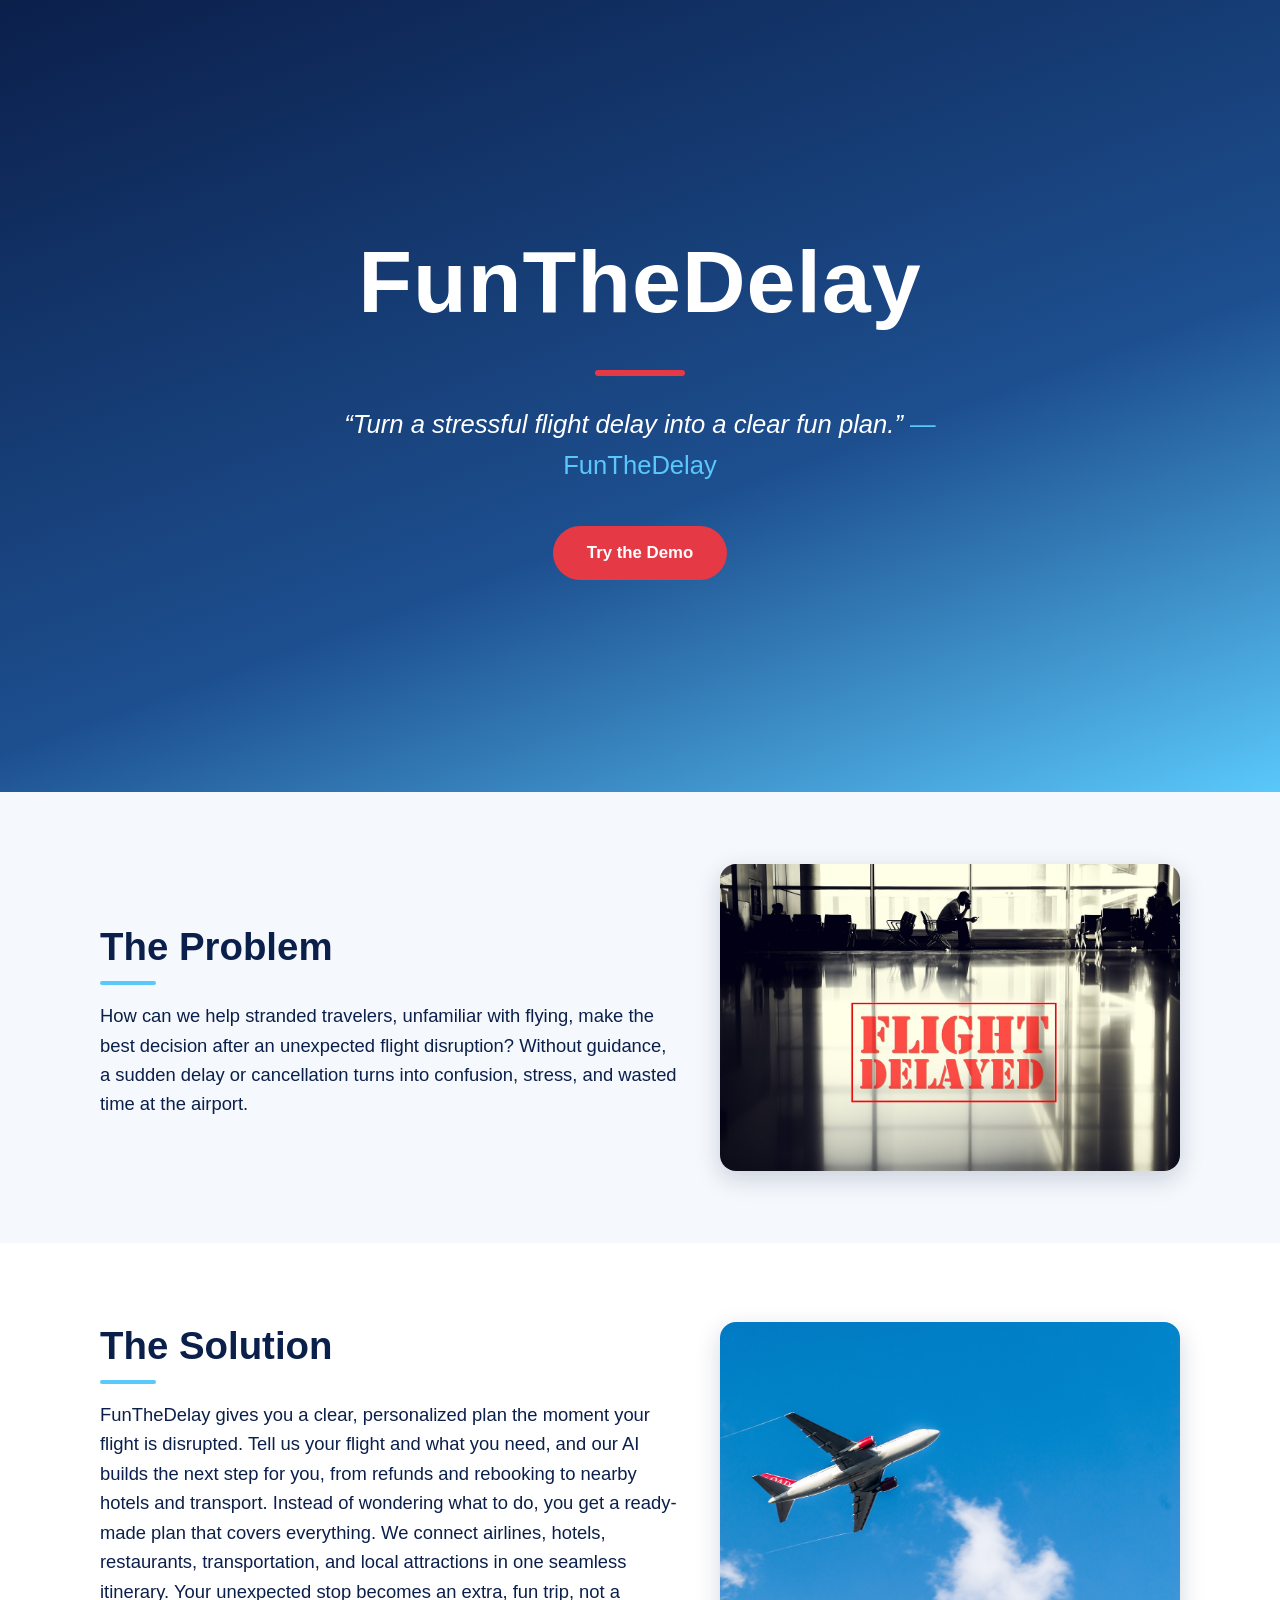
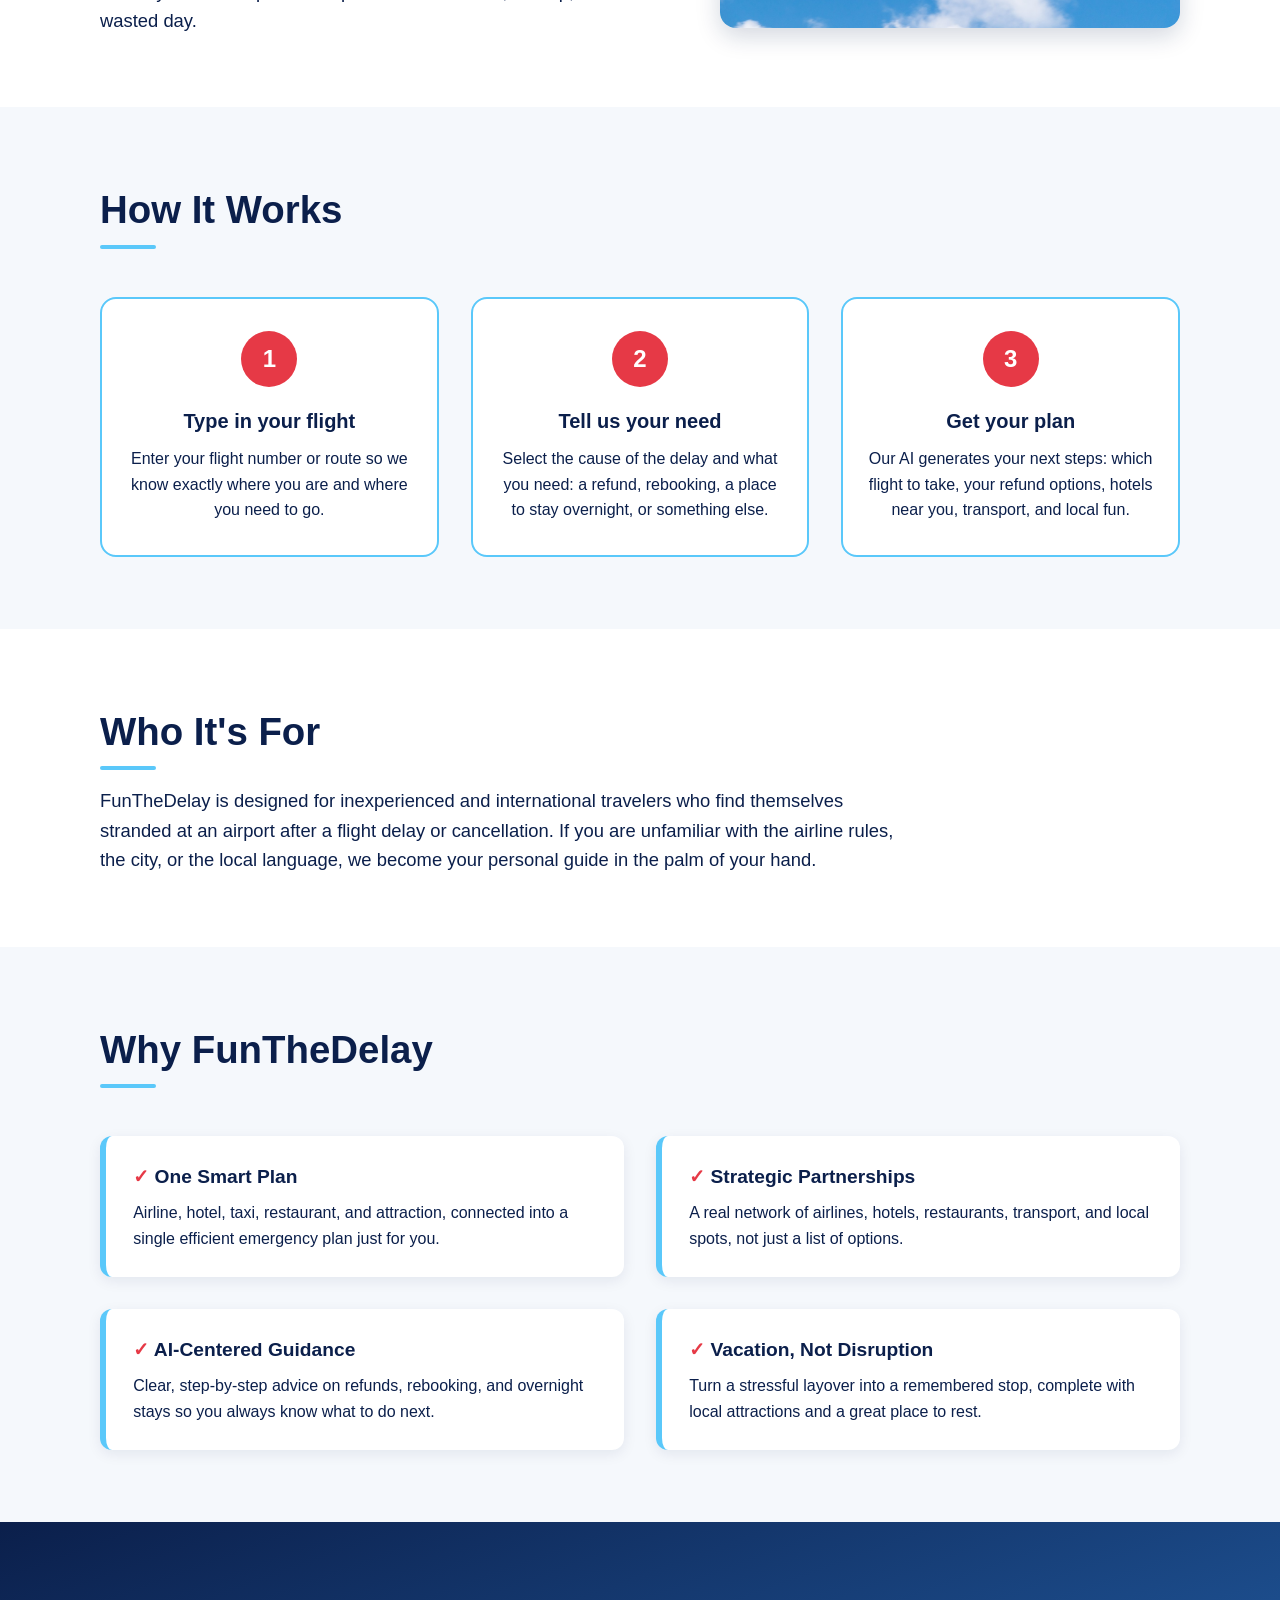
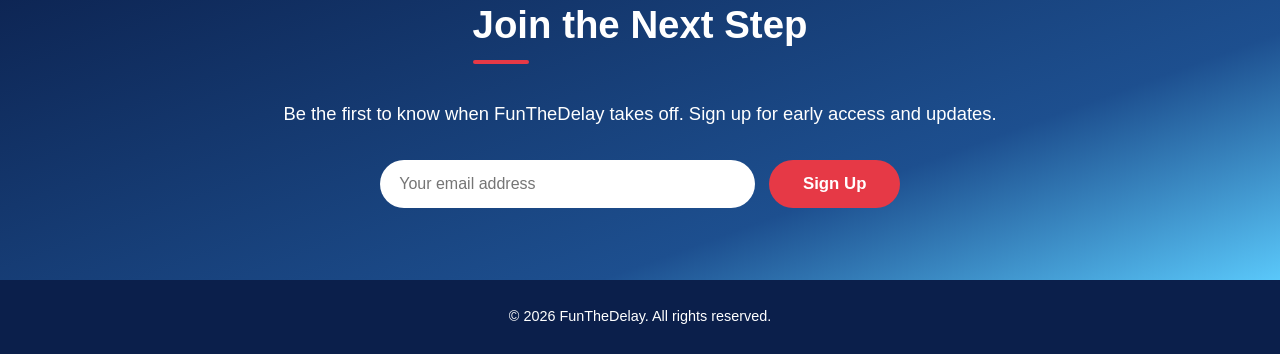
==== commit f16e7e6a: "Remove revenue model section" ====
--- a/index.html
+++ b/index.html
@@ -114,33 +114,12 @@
     </div>
   </section>
 
-  <!-- Business model / Profit -->
-  <section class="section section-alt" id="profit">
-    <div class="container">
-      <h2 class="section-title">Our Revenue Model</h2>
-      <div class="features">
-        <div class="feature">
-          <h3>Sponsored Recommendations</h3>
-          <p>Hotels, restaurants, and attractions pay to be featured first in the recommendations we show travelers.</p>
-        </div>
-        <div class="feature">
-          <h3>Affiliate Commission</h3>
-          <p>Our main revenue stream: we earn a commission every time a traveler books through our recommended partners. On reservations made through our platform we keep a 5&ndash;10% margin for each successful booking.</p>
-        </div>
-        <div class="feature">
-          <h3>Premium Plans</h3>
-          <p>Power users unlock more plans and extra tools with a premium subscription for deeper, faster help.</p>
-        </div>
-      </div>
-    </div>
-  </section>
-
   <!-- Sign up -->
   <section class="section section-signup" id="signup">
     <div class="container">
       <h2 class="section-title signup-title">Join the Next Step</h2>
       <p class="signup-text">Be the first to know when FunTheDelay takes off. Sign up for early access and updates.</p>
-      <form class="signup-form" action="#" method="post">
+      <form class="signup-form" action="thanks.html" method="get">
         <input type="email" name="email" placeholder="Your email address" aria-label="Email address" required>
         <button type="submit" class="btn btn-red">Sign Up</button>
       </form>
--- a/styles.css
+++ b/styles.css
@@ -294,6 +294,52 @@
   outline: 3px solid var(--sky-blue);
 }
 
+/* ---------- Thanks page ---------- */
+.thanks {
+  min-height: 100vh;
+  display: flex;
+  align-items: center;
+  justify-content: center;
+  padding: 2rem 1.25rem;
+  background: linear-gradient(160deg, var(--dark-blue) 0%, #1d4f8f 70%, var(--sky-blue) 100%);
+  text-align: center;
+}
+
+.thanks-card {
+  max-width: 560px;
+  background: var(--white);
+  border-radius: 18px;
+  padding: 3rem 2.4rem;
+  box-shadow: 0 8px 24px rgba(0, 0, 0, 0.25);
+}
+
+.thanks-card h1::before {
+  content: "✓";
+  display: flex;
+  align-items: center;
+  justify-content: center;
+  width: 56px;
+  height: 56px;
+  margin: 0 auto 1.1rem;
+  border-radius: 50%;
+  background: var(--red);
+  color: var(--white);
+  font-size: 1.6rem;
+  line-height: 1;
+}
+
+.thanks-title {
+  font-size: clamp(1.6rem, 4vw, 2.2rem);
+  color: var(--dark-blue);
+  margin-bottom: 0.9rem;
+}
+
+.thanks-text {
+  color: var(--muted);
+  font-size: 1.1rem;
+  margin-bottom: 1.9rem;
+}
+
 /* ---------- Footer ---------- */
 .footer {
   text-align: center;
